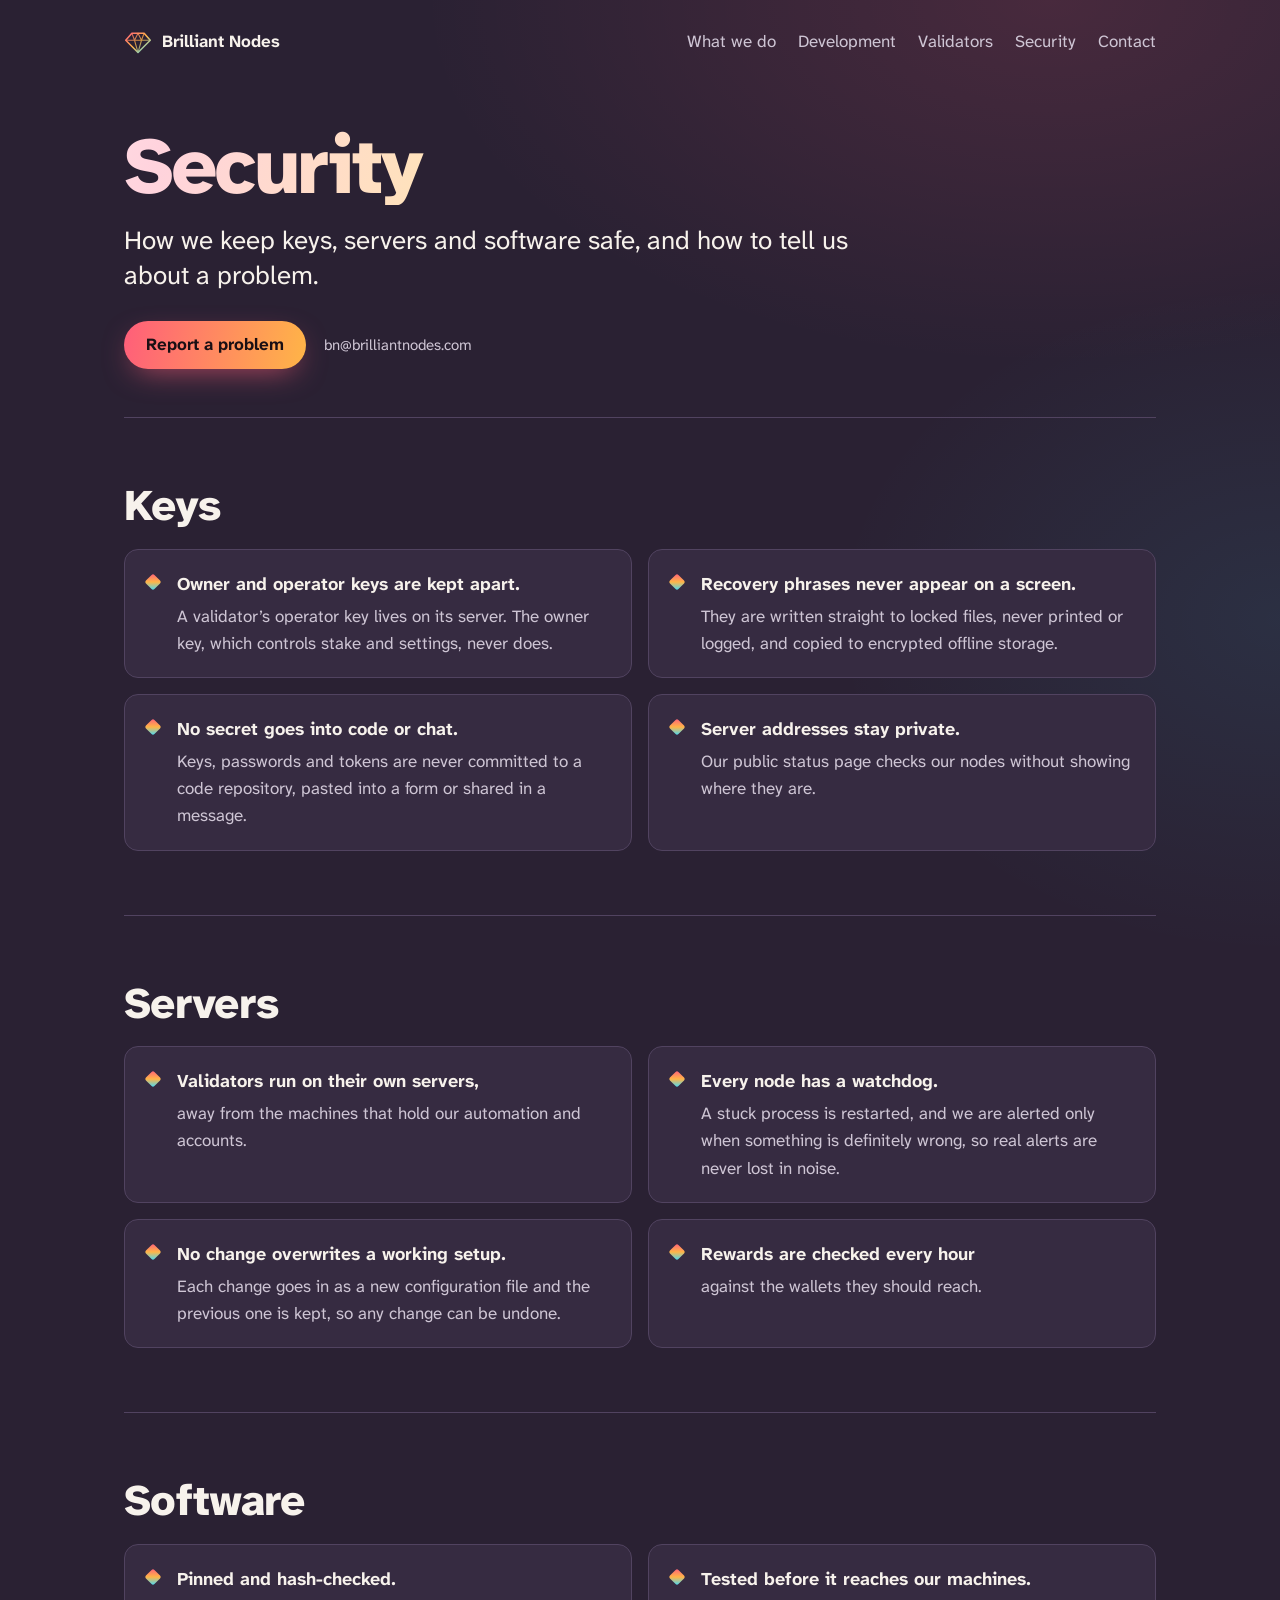
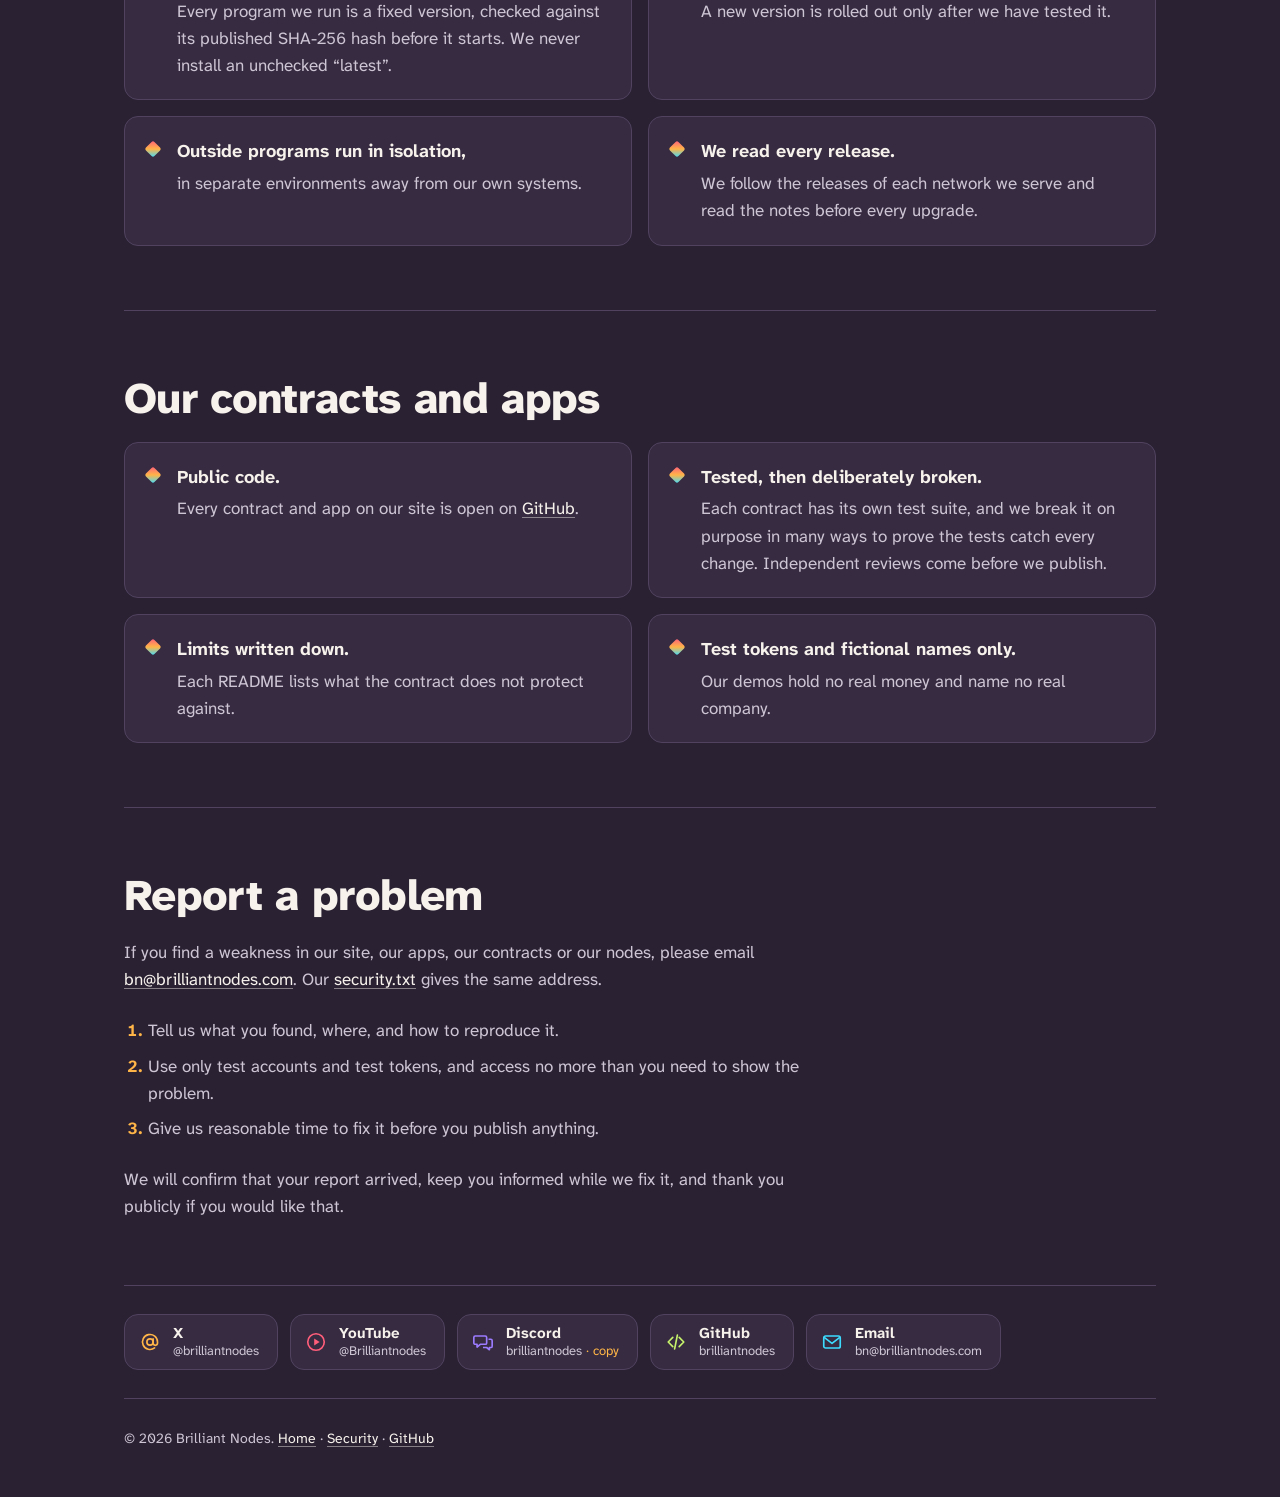
==== security.html @ 7878d1d2 "Brilliant Nodes website Co-Authored-By: Claude Opus 5.5 <noreply@anthropic.com> Claude-Session: http" ====
<!DOCTYPE html>
<html lang="en">
<head>
<meta charset="utf-8">
<meta name="viewport" content="width=device-width, initial-scale=1">
<meta http-equiv="Content-Security-Policy" content="default-src 'none'; script-src 'self'; style-src 'self'; img-src 'self' data:; font-src 'self'; base-uri 'none'; form-action 'none'">
<meta name="referrer" content="strict-origin-when-cross-origin">
<title>Security · Brilliant Nodes</title>
<meta name="description" content="How Brilliant Nodes keeps keys, servers and software safe, and how to report a security problem to us.">
<link rel="canonical" href="https://www.brilliantnodes.com/security.html">
<meta name="color-scheme" content="dark">
<meta name="theme-color" content="#2A2133">
<meta property="og:type" content="website">
<meta property="og:url" content="https://www.brilliantnodes.com/security.html">
<meta property="og:title" content="Security · Brilliant Nodes">
<meta property="og:description" content="How we keep keys, servers and software safe, and how to report a problem.">
<meta property="og:image" content="https://www.brilliantnodes.com/og.png">
<link rel="icon" href="/favicon.svg" type="image/svg+xml">
<link rel="icon" href="/favicon-32.png" sizes="32x32" type="image/png">
<link rel="apple-touch-icon" href="/apple-touch-icon.png">
<link rel="preload" href="/fonts/ahn-800.woff2" as="font" type="font/woff2" crossorigin>
<link rel="preload" href="/fonts/ahn-400.woff2" as="font" type="font/woff2" crossorigin>
<link rel="stylesheet" href="/style.css">
<script src="/site.js" defer></script>
<script src="/contact.js" defer></script>
</head>
<body class="subpage">
<a class="skip" href="#main">Skip to content</a>

<header class="top">
    <a class="mark" href="/" aria-label="Brilliant Nodes, home">
      <svg viewBox="0 0 32 32" width="28" height="28" aria-hidden="true"><use href="#facet-mark"/></svg>
      <span>Brilliant Nodes</span>
    </a>
    <nav aria-label="Pages">
      <a href="/#run">What we do</a>
      <a href="/#genlayer">Development</a>
      <a href="/#validators">Validators</a>
      <a href="/security.html" aria-current="page">Security</a>
      <a href="/#inquiry">Contact</a>
    </nav>
  </header>

<main id="main">
<div class="page-head">
  <h1>Security</h1>
  <p class="lede">How we keep keys, servers and software safe, and how to tell us about a problem.</p>
  <p class="report-now"><a class="btn btn-solid" href="mailto:bn@brilliantnodes.com?subject=Security%20report">Report a problem</a> <span>bn@brilliantnodes.com</span></p>
</div>

<div class="flow">
  <section class="band" id="keys" aria-labelledby="keys-h">
    <h2 id="keys-h">Keys</h2>
    <ul class="checks">
      <li><b>Owner and operator keys are kept apart.</b> A validator’s operator key lives on its server. The owner key, which controls stake and settings, never does.</li>
      <li><b>Recovery phrases never appear on a screen.</b> They are written straight to locked files, never printed or logged, and copied to encrypted offline storage.</li>
      <li><b>No secret goes into code or chat.</b> Keys, passwords and tokens are never committed to a code repository, pasted into a form or shared in a message.</li>
      <li><b>Server addresses stay private.</b> Our public status page checks our nodes without showing where they are.</li>
    </ul>
  </section>

  <section class="band" id="servers" aria-labelledby="servers-h">
    <h2 id="servers-h">Servers</h2>
    <ul class="checks">
      <li><b>Validators run on their own servers,</b> away from the machines that hold our automation and accounts.</li>
      <li><b>Every node has a watchdog.</b> A stuck process is restarted, and we are alerted only when something is definitely wrong, so real alerts are never lost in noise.</li>
      <li><b>No change overwrites a working setup.</b> Each change goes in as a new configuration file and the previous one is kept, so any change can be undone.</li>
      <li><b>Rewards are checked every hour</b> against the wallets they should reach.</li>
    </ul>
  </section>

  <section class="band" id="software" aria-labelledby="software-h">
    <h2 id="software-h">Software</h2>
    <ul class="checks">
      <li><b>Pinned and hash-checked.</b> Every program we run is a fixed version, checked against its published SHA-256 hash before it starts. We never install an unchecked “latest”.</li>
      <li><b>Tested before it reaches our machines.</b> A new version is rolled out only after we have tested it.</li>
      <li><b>Outside programs run in isolation,</b> in separate environments away from our own systems.</li>
      <li><b>We read every release.</b> We follow the releases of each network we serve and read the notes before every upgrade.</li>
    </ul>
  </section>

  <section class="band" id="contracts" aria-labelledby="contracts-h">
    <h2 id="contracts-h">Our contracts and apps</h2>
    <ul class="checks">
      <li><b>Public code.</b> Every contract and app on our site is open on <a href="https://github.com/brilliantnodes">GitHub</a>.</li>
      <li><b>Tested, then deliberately broken.</b> Each contract has its own test suite, and we break it on purpose in many ways to prove the tests catch every change. Independent reviews come before we publish.</li>
      <li><b>Limits written down.</b> Each README lists what the contract does not protect against.</li>
      <li><b>Test tokens and fictional names only.</b> Our demos hold no real money and name no real company.</li>
    </ul>
  </section>

  <section class="band" id="report" aria-labelledby="report-h">
    <h2 id="report-h">Report a problem</h2>
    <p class="wide">If you find a weakness in our site, our apps, our contracts or our nodes, please email <a href="mailto:bn@brilliantnodes.com?subject=Security%20report">bn@brilliantnodes.com</a>. Our <a href="/.well-known/security.txt">security.txt</a> gives the same address.</p>
    <ol class="steps-plain">
      <li>Tell us what you found, where, and how to reproduce it.</li>
      <li>Use only test accounts and test tokens, and access no more than you need to show the problem.</li>
      <li>Give us reasonable time to fix it before you publish anything.</li>
    </ol>
    <p class="wide">We will confirm that your report arrived, keep you informed while we fix it, and thank you publicly if you would like that.</p>
  </section>
</div>
</main>

<footer class="foot">
  <nav class="social" aria-label="Brilliant Nodes elsewhere">
    <a href="https://x.com/brilliantnodes"><svg width="22" height="22" aria-hidden="true"><use href="#i-at"/></svg><span>X<small>@brilliantnodes</small></span></a>
    <a href="https://www.youtube.com/@Brilliantnodes"><svg width="22" height="22" aria-hidden="true"><use href="#i-play"/></svg><span>YouTube<small>@Brilliantnodes</small></span></a>
    <button type="button" class="copy-handle" data-copy="brilliantnodes" aria-label="Discord: brilliantnodes. Copy the username"><svg width="22" height="22" aria-hidden="true"><use href="#i-chat"/></svg><span>Discord<small><b>brilliantnodes</b><i class="copy-state"> · copy</i></small></span></button>
    <a href="https://github.com/brilliantnodes"><svg width="22" height="22" aria-hidden="true"><use href="#i-code"/></svg><span>GitHub<small>brilliantnodes</small></span></a>
    <a href="/#inquiry"><svg width="22" height="22" aria-hidden="true"><use href="#i-mail"/></svg><span>Email<small>bn@brilliantnodes.com</small></span></a>
  </nav>
  <p>© 2026 Brilliant Nodes. <a href="/">Home</a> · <a href="/security.html">Security</a> · <a href="https://github.com/brilliantnodes">GitHub</a></p>
</footer>

<svg class="sprite" aria-hidden="true">
  <defs><linearGradient id="mark-g" x1="0" y1="0" x2="1" y2="1"><stop offset="0" stop-color="#FF5E7A"/><stop offset=".5" stop-color="#FFB547"/><stop offset="1" stop-color="#3DDCFF"/></linearGradient></defs>
  <symbol id="i-at" viewBox="0 0 24 24"><g fill="none" stroke="currentColor" stroke-width="1.8" stroke-linecap="round"><circle cx="12" cy="12" r="3.4"/><path d="M15.4 8.6v4.6a2.4 2.4 0 0 0 4.8 0V12a8.2 8.2 0 1 0-3.2 6.5"/></g></symbol>
  <symbol id="i-play" viewBox="0 0 24 24"><circle cx="12" cy="12" r="9" fill="none" stroke="currentColor" stroke-width="1.8"/><path d="M10 8.3l6 3.7-6 3.7z" fill="currentColor"/></symbol>
  <symbol id="i-chat" viewBox="0 0 24 24"><g fill="none" stroke="currentColor" stroke-width="1.8" stroke-linejoin="round"><path d="M3.5 5.5h11a1.5 1.5 0 0 1 1.5 1.5v6a1.5 1.5 0 0 1-1.5 1.5H9l-3.5 3v-3h-2A1.5 1.5 0 0 1 2 13V7a1.5 1.5 0 0 1 1.5-1.5z"/><path d="M18 9h2.5A1.5 1.5 0 0 1 22 10.5v6a1.5 1.5 0 0 1-1.5 1.5H19v2.5L16 18h-4"/></g></symbol>
  <symbol id="i-code" viewBox="0 0 24 24"><path d="M8.5 7L3.5 12l5 5M15.5 7l5 5-5 5M13.5 4.5l-3 15" fill="none" stroke="currentColor" stroke-width="1.8" stroke-linecap="round" stroke-linejoin="round"/></symbol>
  <symbol id="i-mail" viewBox="0 0 24 24"><g fill="none" stroke="currentColor" stroke-width="1.8" stroke-linejoin="round"><rect x="3" y="5.5" width="18" height="13" rx="2"/><path d="M3.5 7l8.5 6.5L20.5 7"/></g></symbol>
  <symbol id="facet-mark" viewBox="0 0 32 32">
    <path d="M9 6h14l7 8-14 14L2 14z" fill="none" stroke="url(#mark-g)" stroke-width="1.8" stroke-linejoin="round"/>
    <path d="M2 14h28M9 6l3 8 4-8 4 8 3-8M12 14l4 14 4-14" fill="none" stroke="url(#mark-g)" stroke-width="1.2" stroke-linejoin="round" opacity=".8"/>
  </symbol>
</svg>
</body>
</html>
---- style.css ----
/*
VOICE: a careful operator speaking plainly to a validator team; confident, exact, no hype.
IDEA: the round brilliant cut: 57 facets whose corners read as a node network, and the colour a cut stone throws when light passes through it.
PICTURE: a solid, refracting 3D brilliant (own WebGL), with nodes, edges and moving packets drawn over it, in front of a warm moving glow of colour.
COLOUR and TYPE: warm ink ground, warm white text; colour comes from the light itself: coral, amber, lime, cyan, violet, rose. Atkinson Hyperlegible Next, self-hosted.
LAYOUT: title left and stone right on wide screens; six tilting tiles; two tilting project panels; one dated list; contact sheet.
*/
@font-face{font-family:"AHN";src:url(/fonts/ahn-400.woff2) format("woff2");font-weight:400;font-display:swap}
@font-face{font-family:"AHN";src:url(/fonts/ahn-700.woff2) format("woff2");font-weight:700;font-display:swap}
@font-face{font-family:"AHN";src:url(/fonts/ahn-800.woff2) format("woff2");font-weight:800;font-display:swap}

:root{
  color-scheme:dark;
  --bg:#2A2133; --raise:#362B41; --ink:#F7F2EC; --mute:#CEC5D4; --line:#514360;
  --coral:#FF5E7A; --amber:#FFB547; --lime:#C6F36B; --cyan:#3DDCFF; --violet:#9C7BFF; --rose:#FF7BD5;
  --focus:#FFD27A;
  --max:1160px;
}
*{box-sizing:border-box;min-width:0}
html{scroll-behavior:smooth;-webkit-text-size-adjust:100%;overflow-x:clip}
body{margin:0;background:var(--bg);color:var(--ink);font:17px/1.6 "AHN",system-ui,-apple-system,"Segoe UI",sans-serif;font-variant-numeric:lining-nums;overflow-x:clip}
a{color:var(--ink);text-decoration:underline;text-decoration-color:rgba(247,242,236,.45);text-underline-offset:.2em;text-decoration-thickness:1px}
a:hover{text-decoration-color:var(--amber)}
:focus-visible{outline:3px solid var(--focus);outline-offset:3px;border-radius:4px}
.skip{position:absolute;left:16px;top:-60px;background:var(--ink);color:var(--bg);padding:10px 14px;border-radius:6px;z-index:10}
.skip:focus{top:12px}
.sprite{position:absolute;width:0;height:0;overflow:hidden}

/* header floats over the glow */
.top{position:absolute;z-index:3;left:0;right:0;max-width:var(--max);margin:0 auto;padding:20px max(5vw,20px) 0;display:flex;flex-wrap:wrap;gap:8px 28px;align-items:center;justify-content:space-between}
.mark{display:inline-flex;align-items:center;gap:10px;font-weight:700;text-decoration:none;min-height:44px}
.top nav{display:flex;flex-wrap:wrap;gap:0 22px}
.top nav a{text-decoration:none;color:var(--mute);min-height:44px;display:inline-flex;align-items:center}
.top nav a:hover{color:var(--ink)}

/* hero with the moving colour glow */
.hero-wrap{position:relative;overflow:hidden;isolation:isolate;padding-top:84px}
.aurora{position:absolute;inset:0;z-index:-1;pointer-events:none}
.aurora::after{content:"";position:absolute;left:0;right:0;bottom:0;height:40%;background:linear-gradient(transparent,var(--bg))}
.aurora i{position:absolute;border-radius:50%;opacity:.55}
.aurora i:nth-child(1){width:62vw;height:62vw;left:42%;top:-28%;background:radial-gradient(closest-side,rgba(255,94,122,.75),transparent);animation:drift-a 22s ease-in-out infinite alternate}
.aurora i:nth-child(2){width:52vw;height:52vw;left:62%;top:10%;background:radial-gradient(closest-side,rgba(255,181,71,.65),transparent);animation:drift-b 26s ease-in-out infinite alternate}
.aurora i:nth-child(3){width:58vw;height:58vw;left:28%;top:18%;background:radial-gradient(closest-side,rgba(156,123,255,.6),transparent);animation:drift-c 30s ease-in-out infinite alternate}
.aurora i:nth-child(4){width:40vw;height:40vw;left:-10%;top:-20%;background:radial-gradient(closest-side,rgba(61,220,255,.35),transparent);animation:drift-b 34s ease-in-out infinite alternate-reverse}
@keyframes drift-a{to{transform:translate(-12vw,8vw) scale(1.15)}}
@keyframes drift-b{to{transform:translate(-14vw,-6vw) scale(.9)}}
@keyframes drift-c{to{transform:translate(16vw,-8vw) scale(1.2)}}

.hero{max-width:var(--max);margin:0 auto;padding:clamp(24px,5vw,56px) max(5vw,20px) clamp(40px,6vw,88px);display:grid;grid-template-columns:minmax(0,1fr) minmax(0,1.1fr);grid-template-areas:"title gem" "body gem";column-gap:clamp(24px,4vw,56px);align-items:end}
.hero-title{grid-area:title;align-self:end;transition:transform .5s ease-out}
.hero-title.tilted{transform:perspective(1000px) rotateX(var(--tx,0deg)) rotateY(var(--ty,0deg))}
.hero-body{grid-area:body;align-self:start;max-width:34em}
.gem{grid-area:gem;margin:0;position:relative;aspect-ratio:5/4;width:100%;max-width:680px;justify-self:end;touch-action:pan-y;cursor:grab}
.gem:active{cursor:grabbing}
.gem canvas,.gem-still{position:absolute;inset:0;width:100%;height:100%}
.js .gem-still{display:none}
.pause{grid-area:gem;justify-self:end;align-self:end;position:relative;z-index:1;font:inherit;font-size:14px;color:var(--ink);background:rgba(42,33,51,.6);border:1px solid rgba(247,242,236,.25);border-radius:999px;padding:0 16px;min-height:44px;cursor:pointer;-webkit-backdrop-filter:blur(6px);backdrop-filter:blur(6px)}
.pause:hover{border-color:var(--ink)}

h1{font-size:clamp(54px,8.6vw,108px);line-height:.96;letter-spacing:-.03em;font-weight:800;margin:0;text-wrap:balance;
  color:transparent;background:linear-gradient(105deg,#FFFFFF 0%,#FFD3DD 18%,#FFE7B0 34%,#E9FFC4 50%,#C4F3FF 66%,#E2D6FF 82%,#FFFFFF 100%);background-size:220% 100%;background-position:var(--hx,30%) 0;-webkit-background-clip:text;background-clip:text;transition:background-position .6s ease-out}
.lede{font-size:clamp(21px,2.2vw,26px);line-height:1.35;margin:18px 0 0;max-width:22em}
.hero-body p{margin:22px 0 0;color:var(--mute)}
.actions{display:flex;flex-wrap:wrap;gap:12px;margin-top:28px!important}
.btn{display:inline-flex;align-items:center;min-height:48px;padding:0 22px;border-radius:999px;border:1px solid rgba(247,242,236,.35);text-decoration:none;font-weight:700;color:var(--ink);transition:transform .2s,box-shadow .2s}
.btn:hover{transform:translateY(-2px);border-color:var(--ink)}
.btn-solid{background:linear-gradient(100deg,var(--coral),var(--amber));color:#1A0F14;border:0;box-shadow:0 10px 30px -10px rgba(255,94,122,.7)}
.btn-solid:hover{box-shadow:0 16px 36px -10px rgba(255,140,90,.85)}

/* sections */
.flow{position:relative;max-width:var(--max);margin:0 auto;padding:0 max(5vw,20px);overflow-x:clip}
.beam{display:none}
.band{padding:clamp(40px,5vw,72px) 0;border-top:1px solid var(--line)}
h2{font-size:clamp(30px,3.4vw,44px);line-height:1.08;letter-spacing:-.015em;margin:0 0 20px;font-weight:800;text-wrap:balance;position:relative}
h3{font-size:22px;line-height:1.2;margin:0 0 10px;font-weight:700}
.wide{max-width:40em;margin:0;color:var(--mute)}

/* 3D tilt (pointer devices); JS sets --rx, --ry and the glare position */
.tilt{position:relative;transition:transform .45s cubic-bezier(.2,.7,.2,1),box-shadow .35s}
.tilt.on{transform:perspective(900px) rotateX(var(--rx,0deg)) rotateY(var(--ry,0deg));transform-style:preserve-3d}
.tilt::after{content:"";position:absolute;inset:0;border-radius:inherit;pointer-events:none;background:radial-gradient(400px circle at var(--gx,50%) var(--gy,0%),rgba(255,255,255,.16),transparent 45%);opacity:0;transition:opacity .3s}
.tilt.on{transition:transform .08s linear,box-shadow .35s}
.tilt>*{transition:transform .45s cubic-bezier(.2,.7,.2,1)}
.tilt.on::after{opacity:1}
.tilt.on>*{transform:translateZ(28px)}

.tiles{margin:28px 0 0;display:grid;grid-template-columns:repeat(3,minmax(0,1fr));gap:18px}
.tile{--c1:var(--coral);--c2:var(--amber);background:linear-gradient(var(--raise),var(--raise)) padding-box,linear-gradient(140deg,var(--c1),transparent 55%,var(--c2)) border-box;border:1px solid transparent;border-radius:16px;padding:24px 22px 22px}
.tile:nth-child(2){--c1:var(--amber);--c2:var(--lime)}
.tile:nth-child(3){--c1:var(--lime);--c2:var(--cyan)}
.tile:nth-child(4){--c1:var(--cyan);--c2:var(--violet)}
.tile:nth-child(5){--c1:var(--violet);--c2:var(--rose)}
.tile:nth-child(6){--c1:var(--rose);--c2:var(--coral)}
.tile dt{font-weight:800;font-size:19px;display:flex;align-items:center;gap:12px}
.tile dt::before{content:"";flex:none;width:14px;height:14px;transform:rotate(45deg);border-radius:2px;background:linear-gradient(135deg,var(--c1),var(--c2));box-shadow:0 0 16px var(--c1)}
.tile dd{margin:10px 0 0;color:var(--mute)}
.tile.on{box-shadow:0 30px 60px -30px var(--c1)}

.projects{display:grid;grid-template-columns:repeat(2,minmax(0,1fr));gap:20px;margin-top:28px}
.proj{--c1:var(--coral);--c2:var(--amber);border-radius:18px;padding:28px 28px 20px;border:1px solid transparent;
  background:radial-gradient(120% 90% at 100% 0%,color-mix(in srgb,var(--c2) 22%,transparent),transparent 60%) padding-box,linear-gradient(var(--raise),var(--raise)) padding-box,linear-gradient(135deg,var(--c1),var(--c2)) border-box}
.proj.p2{--c1:var(--cyan);--c2:var(--violet)}
.proj.p3{--c1:var(--violet);--c2:var(--coral)}
.proj.p4{--c1:var(--amber);--c2:var(--cyan)}
.proj.p5{--c1:var(--coral);--c2:var(--cyan)}
.projects>.proj:last-child:nth-child(odd){grid-column:1/-1}
.badge{display:inline-block;margin:0 0 12px;padding:3px 11px;border-radius:999px;font-size:13px;font-weight:700;letter-spacing:.02em;color:var(--ink,#fff);border:1px solid var(--c1);background:color-mix(in srgb,var(--c1) 18%,transparent)}
.proj>p{margin:0;color:var(--mute)}
.proj.on{box-shadow:0 34px 70px -34px var(--c1)}
.links{list-style:none;padding:0;margin:18px 0 0;display:flex;flex-wrap:wrap;gap:4px 22px}
.links a{display:inline-flex;align-items:center;min-height:44px}

.dates{list-style:none;padding:0;margin:0;position:relative}
.dates li{display:grid;grid-template-columns:minmax(0,200px) minmax(0,1fr);gap:4px 32px;padding:16px 0 16px 30px;position:relative}
.dates li::before{content:"";position:absolute;left:0;top:24px;width:12px;height:12px;transform:rotate(45deg);border-radius:2px;background:linear-gradient(135deg,var(--coral),var(--amber));box-shadow:0 0 14px var(--coral)}
.dates li:nth-child(2)::before{background:linear-gradient(135deg,var(--cyan),var(--violet));box-shadow:0 0 14px var(--cyan)}
.dates li+li{border-top:1px solid var(--line)}
.dates time{font-weight:700;white-space:nowrap}
.dates p{margin:0;color:var(--mute);max-width:40em}
.dates p strong{color:var(--ink,#fff);font-weight:700}
#validators .wide{margin-bottom:12px}

.contact{margin:0}
.contact>div{display:grid;grid-template-columns:minmax(0,200px) minmax(0,1fr);gap:4px 32px;padding:12px 0;border-top:1px solid var(--line)}
.contact>div:first-child{border-top:0}
.contact dt{font-weight:700}
.contact dd{margin:0;color:var(--mute)}

.foot{max-width:var(--max);margin:0 auto;padding:0 max(5vw,20px) 48px;color:var(--mute);font-size:14px}
.foot p{margin:0;padding-top:28px;border-top:1px solid var(--line)}

/* sections swing up into place in 3D as they arrive */
.js:not(.still) .rise{opacity:0;transform:perspective(1200px) rotateX(16deg) translateY(48px);transform-origin:50% 0;transition:opacity .9s ease-out,transform 1.1s cubic-bezier(.2,.7,.2,1)}
.js:not(.still) .rise.in{opacity:1;transform:none}

/* the spectrum line, wide screens only */
@media (min-width:1240px){
  .beam{display:block;position:absolute;left:calc(max(5vw,20px) - 44px);top:0;bottom:0;width:2px;background:rgba(51,41,60,.9);border-radius:2px}
  .beam span{position:absolute;inset:0;background:linear-gradient(180deg,var(--coral),var(--amber),var(--lime),var(--cyan),var(--violet),var(--rose));transform-origin:top;transform:scaleY(var(--p,0));border-radius:2px;box-shadow:0 0 14px rgba(255,140,120,.5)}
  .still .beam span{transform:none}
  [data-mark] h2::before{content:"";position:absolute;left:-49px;top:.36em;width:12px;height:12px;transform:rotate(45deg);background:var(--bg);border:2px solid #4A3D57;transition:border-color .5s,box-shadow .5s,background .5s}
  [data-mark].lit h2::before{border-color:var(--ink);background:var(--amber);box-shadow:0 0 0 4px rgba(255,181,71,.16),0 0 18px rgba(255,140,90,.8)}
}

@media (max-width:980px){.tiles{grid-template-columns:repeat(2,minmax(0,1fr))}}
@media (max-width:860px){
  .hero{grid-template-columns:minmax(0,1fr);grid-template-areas:"title" "gem" "body";align-items:start}
  .gem{justify-self:center;max-width:560px;margin-top:4px}
  .projects{grid-template-columns:minmax(0,1fr)}
}
@media (max-width:600px){
  body{font-size:16px}
  .hero-wrap{padding-top:124px}
  .tiles{grid-template-columns:minmax(0,1fr)}
  .contact>div,.dates li{grid-template-columns:minmax(0,1fr);gap:2px}
  .proj{padding:22px 20px 14px}
  .aurora i{opacity:.45}
}
@media (prefers-reduced-motion:reduce){
  html{scroll-behavior:auto}
  .aurora i{animation:none}
  .hero-title,.tilt{transform:none!important;transition:none}
}
@media (forced-colors:active){
  h1{color:CanvasText;background:none}
  .tile,.proj{border-color:CanvasText}
}

/* v11: paragraphs in a row inside a section */
.wide+.wide{margin-top:14px}
/* v11 build: colours for tiles 7 to 9 */
.tile:nth-child(7){--c1:var(--coral);--c2:var(--violet)}
.tile:nth-child(8){--c1:var(--amber);--c2:var(--cyan)}
.tile:nth-child(9){--c1:var(--lime);--c2:var(--rose)}

/* v12: key facts under the hero */
.facts{list-style:none;max-width:var(--max);margin:0 auto;padding:0 max(5vw,20px) clamp(36px,5vw,64px);display:grid;grid-template-columns:repeat(6,minmax(0,1fr));gap:18px}
.facts li{padding:18px 0 0;border-top:1px solid rgba(247,242,236,.18)}
.facts strong{display:block;font-size:clamp(32px,3.6vw,46px);line-height:1;font-weight:800;letter-spacing:-.02em;color:transparent;background:linear-gradient(100deg,#FFD3DD,#FFE7B0 45%,#C4F3FF);-webkit-background-clip:text;background-clip:text}
.facts span{display:block;margin-top:8px;font-size:15px;line-height:1.35;color:var(--mute)}
@media (max-width:980px){.facts{grid-template-columns:repeat(3,minmax(0,1fr));row-gap:24px}}
@media (max-width:600px){.facts{grid-template-columns:repeat(2,minmax(0,1fr))}}
@media (forced-colors:active){.facts strong{color:CanvasText;background:none}}

/* v12: market size on each project card */
.market{margin:0 0 12px!important;font-size:14px;line-height:1.4;color:var(--mute)}
.market strong{display:block;font-size:30px;line-height:1.1;font-weight:800;letter-spacing:-.01em;color:var(--ink);margin-bottom:2px}

/* v12: proof line on each project card */
.proof{margin:14px 0 0!important;padding:10px 0 0;border-top:1px solid color-mix(in srgb,var(--c1) 35%,transparent);font-size:15px;color:var(--mute)}
.proof span{font-weight:700;color:var(--ink)}

/* v12: nodes we run today */
.sub{margin:30px 0 6px;font-size:20px}
.nodes{list-style:none;padding:0;margin:0 0 6px;display:grid;grid-template-columns:repeat(3,minmax(0,1fr));gap:16px}
.nodes li{padding:18px 20px;border-radius:14px;background:var(--raise);border:1px solid var(--line)}
.nodes strong{display:flex;align-items:center;gap:10px;font-size:18px}
.nodes strong::before{content:"";flex:none;width:9px;height:9px;border-radius:50%;background:var(--lime);box-shadow:0 0 0 4px rgba(198,243,107,.15),0 0 12px var(--lime)}
.nodes span{display:block;margin-top:6px;color:var(--mute);font-size:15px}
@media (max-width:860px){.nodes{grid-template-columns:minmax(0,1fr)}}

/* v12: research list */
.papers{list-style:none;padding:0;margin:24px 0 0;counter-reset:paper}
.papers li{counter-increment:paper;display:grid;grid-template-columns:44px minmax(0,1fr);column-gap:14px;padding:18px 0;border-top:1px solid var(--line)}
.papers li::before{content:counter(paper);grid-row:span 2;font-weight:800;font-size:26px;line-height:1.1;color:transparent;background:linear-gradient(135deg,var(--coral),var(--amber));-webkit-background-clip:text;background-clip:text}
.papers a{font-size:19px;line-height:1.35;font-weight:700;text-decoration-color:rgba(247,242,236,.3);max-width:44em}
.papers span{margin-top:6px;font-size:14px;color:var(--mute)}
@media (forced-colors:active){.papers li::before{color:CanvasText;background:none}}

/* v12: the network map */
.netmap{margin:8px 0 0;padding:clamp(14px,2vw,24px);border-radius:20px;border:1px solid var(--line);background:radial-gradient(90% 120% at 50% 0%,rgba(156,123,255,.10),transparent 70%),var(--raise)}
.netmap canvas{display:block;width:100%;aspect-ratio:18/7;height:auto}
html:not(.js) .netmap canvas{display:none}
.netmap figcaption{display:flex;flex-wrap:wrap;align-items:center;gap:8px 24px;margin-top:14px;font-size:14px;color:var(--mute)}
.key{display:inline-flex;align-items:center;gap:9px}
.key::before{content:"";flex:none;width:10px;height:10px;border-radius:50%}
.key-seed::before{background:linear-gradient(135deg,var(--coral),var(--amber) 50%,var(--cyan));box-shadow:0 0 10px var(--amber)}
.key-fleet::before{width:6px;height:6px;background:var(--ink)}
.mini-pause{margin-left:auto;font:inherit;font-size:14px;color:var(--ink);background:transparent;border:1px solid rgba(247,242,236,.25);border-radius:999px;padding:0 16px;min-height:44px;cursor:pointer}
.mini-pause:hover{border-color:var(--ink)}
@media (max-width:600px){.mini-pause{margin-left:0}}

/* v12: how a deal settles (CSS animation, 8 s cycle, one step lit at a time) */
.settle{margin:28px 0 0;padding:clamp(16px,2.4vw,28px);border-radius:20px;border:1px solid var(--line);background:var(--raise)}
.settle figcaption{font-weight:700;margin-bottom:16px}
.steps{list-style:none;padding:0;margin:0;display:grid;grid-template-columns:repeat(4,minmax(0,1fr));gap:14px;counter-reset:step}
.step{--c1:var(--coral);position:relative;padding:18px 18px 16px;border-radius:14px;border:1px solid var(--line);background:var(--bg);counter-increment:step}
.step.st2{--c1:var(--amber)}.step.st3{--c1:var(--lime)}.step.st4{--c1:var(--cyan)}
.step svg{display:block;color:var(--mute);opacity:.55;margin-bottom:12px}
.step strong{display:block;font-size:17px}
.step strong::before{content:counter(step) ". ";color:var(--mute)}
.step span{display:block;margin-top:4px;font-size:15px;line-height:1.45;color:var(--mute)}
.step+.step::after{content:"";position:absolute;left:-14px;top:42px;width:14px;height:2px;background:var(--line)}
.js .step{animation:step-lit 8s linear infinite both}
.js .step svg{animation:icon-lit 8s linear infinite both}
.js .st2,.js .st2 svg{animation-delay:2s}.js .st3,.js .st3 svg{animation-delay:4s}.js .st4,.js .st4 svg{animation-delay:6s}
@keyframes step-lit{0%{border-color:var(--line);box-shadow:none}4%,22%{border-color:var(--c1);box-shadow:0 0 0 1px var(--c1),0 18px 40px -22px var(--c1)}27%,100%{border-color:var(--line);box-shadow:none}}
@keyframes icon-lit{0%{color:var(--mute);opacity:.55}4%,22%{color:var(--c1);opacity:1}27%,100%{color:var(--mute);opacity:.55}}
.scan{animation:scan 1.6s ease-in-out infinite alternate}
@keyframes scan{from{transform:translateY(0)}to{transform:translateY(26px)}}
.chk{stroke-dasharray:30;stroke-dashoffset:0}
.js .chk{animation:chk 8s linear infinite both;animation-delay:4s}
@keyframes chk{0%,4%{stroke-dashoffset:30}12%,24%{stroke-dashoffset:0}28%,100%{stroke-dashoffset:30}}
.js .coin{animation:coin 8s ease-in-out infinite both;animation-delay:6s}
@keyframes coin{0%,4%{transform:translateX(0)}16%,22%{transform:translateX(18px)}27%,100%{transform:translateX(0)}}
.settle .mini-pause{margin-top:14px;margin-left:0}
.settle.paused *{animation-play-state:paused!important}
@media (max-width:860px){.steps{grid-template-columns:repeat(2,minmax(0,1fr))}.step+.step::after{display:none}}
@media (max-width:480px){.steps{grid-template-columns:minmax(0,1fr)}}
@media (prefers-reduced-motion:reduce){
  .js .step,.js .step svg,.scan,.js .chk,.js .coin{animation:none!important}
  .step{border-color:color-mix(in srgb,var(--c1) 60%,var(--line))}
  .step svg{color:var(--c1);opacity:1}
}

/* v12: launch timeline */
.timeline{list-style:none;padding:0;margin:26px 0 0;position:relative}
.timeline::before{content:"";position:absolute;left:5px;top:12px;bottom:12px;width:2px;background:linear-gradient(180deg,var(--coral),var(--amber),var(--lime),var(--cyan),var(--violet),var(--rose));opacity:.55;border-radius:2px}
.timeline li{--c1:var(--coral);display:grid;grid-template-columns:minmax(0,200px) minmax(0,1fr);gap:4px 32px;padding:14px 0 14px 30px;position:relative}
.timeline li:nth-child(2){--c1:var(--amber)}.timeline li:nth-child(3){--c1:var(--lime)}.timeline li:nth-child(4){--c1:var(--cyan)}.timeline li:nth-child(5){--c1:var(--violet)}.timeline li:nth-child(6){--c1:var(--rose)}
.timeline li::before{content:"";position:absolute;left:0;top:21px;width:12px;height:12px;transform:rotate(45deg);border-radius:2px;background:var(--c1);box-shadow:0 0 14px var(--c1)}
.timeline b{font-weight:700;white-space:nowrap}
.timeline p{margin:0;color:var(--mute);max-width:40em}
.timeline li:nth-child(5) b{color:transparent;background:linear-gradient(100deg,var(--coral),var(--amber));-webkit-background-clip:text;background-clip:text}
@media (max-width:600px){.timeline li{grid-template-columns:minmax(0,1fr);gap:2px}}
@media (forced-colors:active){.timeline li:nth-child(5) b{color:CanvasText;background:none}}

/* v12: footer date */
.foot p.updated{border-top:0;padding-top:8px}
/* v12 fix: the coin nudges without touching the arrow */
@keyframes coin{0%,4%{transform:translateX(0)}16%,22%{transform:translateX(6px)}27%,100%{transform:translateX(0)}}

/* v12: map keys for the running server and the sites being prepared */
.key-live::before{background:var(--lime);box-shadow:0 0 8px var(--lime)}
.key-plan::before{background:rgba(156,123,255,.3);border:1.6px solid var(--violet)}

/* v12: security page */
.subpage .top{position:relative}
.page-head{max-width:var(--max);margin:0 auto;padding:clamp(28px,5vw,64px) max(5vw,20px) clamp(32px,4vw,48px);background:radial-gradient(60% 120% at 85% 0%,rgba(255,94,122,.16),transparent 70%),radial-gradient(50% 100% at 100% 40%,rgba(61,220,255,.10),transparent 70%)}
.page-head h1{font-size:clamp(46px,6.4vw,80px)}
.page-head .lede{max-width:28em}
.report-now{display:flex;flex-wrap:wrap;align-items:center;gap:10px 18px;margin:28px 0 0}
.report-now span{color:var(--mute);font-size:15px}
.checks{list-style:none;padding:0;margin:0;display:grid;grid-template-columns:repeat(2,minmax(0,1fr));gap:16px}
.checks li{position:relative;padding:20px 22px 20px 52px;border-radius:14px;background:var(--raise);border:1px solid var(--line);color:var(--mute)}
.checks li::before{content:"";position:absolute;left:22px;top:26px;width:12px;height:12px;transform:rotate(45deg);border-radius:2px;background:linear-gradient(135deg,var(--coral),var(--amber) 50%,var(--cyan))}
.checks b{display:block;color:var(--ink);font-size:18px;margin-bottom:4px}
.steps-plain{margin:20px 0;padding-left:1.4em;color:var(--mute);max-width:40em}
.steps-plain li{padding:4px 0}
.steps-plain li::marker{color:var(--amber);font-weight:700}
@media (max-width:760px){.checks{grid-template-columns:minmax(0,1fr)}}

/* v12: security page glow across the full width */
body.subpage{background:radial-gradient(70% 520px at 82% 0%,rgba(255,94,122,.14),transparent 70%) no-repeat,radial-gradient(50% 480px at 100% 20%,rgba(61,220,255,.08),transparent 70%) no-repeat,var(--bg)}
.page-head{background:none}

/* v12: try-it panels */
.try{margin:28px 0 0}
.try h3{font-size:22px;margin:0 0 6px}
.try-note{margin:0 0 16px;color:var(--mute);max-width:46em;font-size:15px}
html:not(.js) .try{display:none}
.try-grid{display:grid;grid-template-columns:repeat(2,minmax(0,1fr));gap:16px}
.demo{--c1:var(--amber);display:flex;flex-direction:column;gap:14px;margin:0;padding:22px;border-radius:18px;border:1px solid var(--line);background:radial-gradient(120% 80% at 100% 0%,color-mix(in srgb,var(--c1) 12%,transparent),transparent 60%),var(--raise)}
#demo-claim{--c1:var(--cyan)}
.demo h4{margin:0;font-size:19px}
.terms{margin:0;color:var(--mute);font-size:15px}
.terms b{color:var(--ink);font-weight:700}
.ctl{display:flex;flex-direction:column;gap:6px;font-size:15px;color:var(--mute)}
.ctl span{display:flex;justify-content:space-between;gap:12px;flex-wrap:wrap}
.ctl output{color:var(--ink);font-weight:700;white-space:nowrap;font-variant-numeric:tabular-nums}
.demo input[type=range]{width:100%;min-height:44px;margin:0;accent-color:var(--c1);cursor:pointer}
.demo input[type=range]:disabled{opacity:.4;cursor:not-allowed}
.tick{display:flex;align-items:center;gap:10px;min-height:44px;font-size:15px;color:var(--mute);cursor:pointer}
.tick input{width:20px;height:20px;accent-color:var(--c1)}
.slots{display:grid;grid-template-columns:repeat(12,minmax(0,1fr));gap:4px;height:84px;align-items:end;padding-top:12px;background:linear-gradient(to top,transparent calc(83.33% - 1px),rgba(247,242,236,.35) calc(83.33% - 1px),rgba(247,242,236,.35) 83.33%,transparent 83.33%)}
.slots span{display:flex;flex-direction:column-reverse;height:100%}
.slots i{display:block;background:linear-gradient(to top,var(--coral),var(--amber));border-radius:3px 3px 0 0;transition:height .25s}
.slots em{display:block;background:repeating-linear-gradient(45deg,rgba(247,242,236,.28) 0 3px,transparent 3px 6px);transition:height .25s}
.result{display:flex;flex-direction:column;gap:10px;padding-top:12px;border-top:1px solid var(--line)}
.rule{margin:0;font-size:15px;min-height:3em}
.split{display:flex;height:12px;border-radius:999px;overflow:hidden;background:var(--bg)}
.split i{display:block;transition:width .3s}
.s-seller{background:linear-gradient(90deg,var(--coral),var(--amber))}
.s-buyer{background:linear-gradient(90deg,var(--cyan),var(--violet))}
.amounts{margin:0;display:flex;justify-content:space-between;flex-wrap:wrap;gap:4px 16px;font-size:14px;color:var(--mute)}
.amounts b{color:var(--ink);font-variant-numeric:tabular-nums}
.amounts span:last-child{text-align:right}
.open{margin:auto 0 0;font-size:15px;font-weight:700}
@media (max-width:900px){.try-grid{grid-template-columns:minmax(0,1fr)}}
@media (prefers-reduced-motion:reduce){.slots i,.slots em,.split i{transition:none}}
@media (forced-colors:active){.slots i,.s-seller,.s-buyer{background:CanvasText}}
/* v12 fix: clearer hourly chart in the RigSettle panel */
.chart{position:relative;height:110px}
.chart .slots{position:absolute;inset:0;height:auto;padding:0;background:none;border-bottom:1px solid var(--line)}
.chart::before{content:"";position:absolute;left:0;right:0;bottom:83.33%;border-top:1.5px dashed rgba(247,242,236,.6);z-index:1;pointer-events:none}
.cap{position:absolute;right:0;bottom:calc(83.33% + 4px);font-size:12px;font-weight:700;color:var(--ink);background:var(--raise);padding:0 6px;border-radius:4px;z-index:2}
.chart-key{margin:-6px 0 0;font-size:13px;color:var(--mute)}

/* v12: the globe, with the flat map as the other view */
.netmap{display:grid;grid-template-columns:minmax(0,1.3fr) minmax(0,1fr);gap:20px 36px;align-items:center}
.map-stage{position:relative}
html:not(.js) .map-stage,html:not(.js) .map-ctrls,html:not(.js) .map-hint{display:none}
#globe{display:block;width:100%;aspect-ratio:1/1;max-height:640px;touch-action:pan-y;cursor:grab;border-radius:50%;outline-offset:6px}
#globe:active{cursor:grabbing}
#globe:focus-visible{outline:2px solid var(--amber)}
.netmap #netmap{display:none}
.netmap figcaption{flex-direction:column;align-items:flex-start;gap:14px;margin:0;font-size:15px}
.map-hint{color:var(--mute);font-size:14px;opacity:.8}
.map-ctrls{display:flex;flex-wrap:wrap;gap:10px}
.map-ctrls .mini-pause{margin:0}
.netmap.flat{grid-template-columns:minmax(0,1fr)}
.netmap.flat #globe,.netmap.flat .map-hint{display:none}
.netmap.flat #netmap{display:block}
.netmap.flat figcaption{flex-direction:row;flex-wrap:wrap;align-items:center;gap:8px 24px;font-size:14px}
.netmap.flat .map-ctrls{margin-left:auto}
@media (max-width:900px){.netmap{grid-template-columns:minmax(0,1fr)}.netmap figcaption{font-size:14px}}
@media (max-width:600px){.netmap.flat .map-ctrls{margin-left:0}}

/* v12: live status strip and node badges */
.live{max-width:var(--max);margin:-24px auto 0;padding:0 max(5vw,20px) clamp(36px,5vw,56px);display:flex;flex-wrap:wrap;align-items:center;gap:8px 18px;font-size:14px;color:var(--mute)}
.live[hidden]{display:none}
.live b{color:var(--ink)}
.live-dot{width:9px;height:9px;border-radius:50%;background:var(--lime);box-shadow:0 0 0 0 rgba(198,243,107,.6);animation:live-ping 2.4s ease-out infinite}
@keyframes live-ping{0%{box-shadow:0 0 0 0 rgba(198,243,107,.55)}70%,100%{box-shadow:0 0 0 9px rgba(198,243,107,0)}}
.live-items{display:contents}
.live-item{display:inline-flex;align-items:center;gap:7px;padding:4px 12px;border-radius:999px;border:1px solid var(--line);background:var(--raise);color:var(--ink);font-variant-numeric:tabular-nums}
.live-item::before{content:"";width:7px;height:7px;border-radius:50%;background:var(--lime)}
.live-item.is-down::before{background:var(--coral)}.live-item.is-degraded::before{background:var(--amber)}
.live-when{font-size:13px}
.node-live{display:block;margin-top:10px;font-style:normal;font-size:14px;font-weight:700;color:var(--lime)}
.node-live:empty{display:none}
.node-live.is-down{color:var(--coral)}.node-live.is-degraded{color:var(--amber)}
@media (prefers-reduced-motion:reduce){.live-dot{animation:none}}

/* v12: links to our pages, in the footer */
.social{display:flex;flex-wrap:wrap;gap:12px;padding:28px 0;border-top:1px solid var(--line)}
.social a,.social button{display:inline-flex;align-items:center;gap:12px;min-height:56px;padding:8px 18px 8px 14px;border-radius:14px;border:1px solid var(--line);background:var(--raise);color:var(--ink);text-decoration:none;font:inherit;font-size:15px;font-weight:700;cursor:pointer;text-align:left;transition:border-color .2s,transform .2s}
.social a:hover,.social button:hover{border-color:rgba(247,242,236,.45);transform:translateY(-2px)}
.social svg{flex:none;color:var(--amber)}
.social a:nth-child(2) svg{color:var(--coral)}.social button svg{color:var(--violet)}.social a:nth-child(4) svg{color:var(--lime)}.social a:nth-child(5) svg{color:var(--cyan)}
.social span{display:flex;flex-direction:column;line-height:1.25}
.social small{font-size:13px;font-weight:400;color:var(--mute)}
.social small b{font-weight:400}
.social small i{font-style:normal;color:var(--amber)}
.foot .social+p{border-top:1px solid var(--line)}
@media (max-width:600px){.social{display:grid;grid-template-columns:minmax(0,1fr)}}
@media (prefers-reduced-motion:reduce){.social a,.social button{transition:none}.social a:hover,.social button:hover{transform:none}}

/* v12: inquiry form */
.inq-open{display:flex;flex-wrap:wrap;align-items:center;gap:10px 18px;margin:0 0 22px;color:var(--mute)}
html:not(.js) .inq-open button{display:none}
.inquiry{width:min(640px,calc(100vw - 24px));max-height:calc(100dvh - 24px);margin:auto;padding:0;border:1px solid var(--line);border-radius:20px;background:radial-gradient(90% 60% at 100% 0%,rgba(255,94,122,.12),transparent 70%),var(--raise);color:var(--ink);overflow:auto}
.inquiry::backdrop{background:rgba(10,7,13,.72);backdrop-filter:blur(4px)}
.inquiry form,.inq-done{display:flex;flex-direction:column;gap:16px;padding:clamp(20px,4vw,32px)}
.inq-head{display:flex;justify-content:space-between;align-items:flex-start;gap:16px}
.inq-head h2{margin:0;font-size:clamp(24px,3vw,30px);outline:none}
.inq-x{flex:none;width:44px;height:44px;border-radius:50%;border:1px solid var(--line);background:transparent;color:var(--ink);font:inherit;font-size:24px;line-height:1;cursor:pointer}
.inq-x:hover{border-color:var(--ink)}
.inq-intro,.inq-done p{margin:0;color:var(--mute);font-size:15px}
.inq-intro b,.inq-done b{color:var(--ink)}
.inq-grid{display:grid;grid-template-columns:repeat(2,minmax(0,1fr));gap:14px}
.inquiry label{display:flex;flex-direction:column;gap:6px;font-size:15px;font-weight:700}
.opt{font-weight:400;color:var(--mute)}
.inquiry input,.inquiry select,.inquiry textarea{width:100%;min-height:46px;padding:10px 12px;border-radius:10px;border:1px solid var(--line);background:var(--bg);color:var(--ink);font:inherit;font-size:16px;font-weight:400}
.inquiry textarea{resize:vertical;min-height:140px}
.inquiry input:focus-visible,.inquiry select:focus-visible,.inquiry textarea:focus-visible{outline:2px solid var(--amber);outline-offset:1px;border-color:transparent}
.inquiry [aria-invalid]{border-color:var(--coral)}
.inq-msg{position:relative}
.inq-count{align-self:flex-end;font-size:13px;font-weight:400;color:var(--mute)}
.inq-err{margin:0;min-height:1.4em;color:var(--coral);font-size:15px;font-weight:700}
.inq-err:empty{min-height:0}
.inq-actions{display:flex;flex-wrap:wrap;gap:10px}
.inq-actions .btn{cursor:pointer;font:inherit;font-weight:700}
.inq-actions .btn:not(.btn-solid){background:transparent}
.inq-copied{margin:0;min-height:1.4em;font-size:15px;color:var(--lime)}
.sr-copy{position:fixed;top:-100px;left:0;opacity:0}
@media (max-width:600px){.inq-grid{grid-template-columns:minmax(0,1fr)}}
/* v12 fix: hidden panels in the inquiry form stay hidden */
.inquiry form[hidden],.inq-done[hidden]{display:none}
/* v12: Medium copies of the articles */
.papers span .also{font-size:14px;font-weight:700;color:var(--amber);text-decoration-color:rgba(255,181,71,.4)}
/* v12: development section intro */
.lead-in{font-size:clamp(19px,1.6vw,22px);color:var(--ink);max-width:36em}
.dev-sub{margin-top:34px}

/* v12: Samsung Internet. Its dark mode darkens gradients, so gradient lettering and gradient buttons use plain colours there */
.samsung h1{color:#FFE6DA;background:none;-webkit-background-clip:border-box;background-clip:border-box}
.samsung .facts strong{color:#FFE1BE;background:none;-webkit-background-clip:border-box;background-clip:border-box}
.samsung .papers li::before{color:var(--coral);background:none;-webkit-background-clip:border-box;background-clip:border-box}
.samsung .timeline li:nth-child(5) b{color:var(--amber);background:none;-webkit-background-clip:border-box;background-clip:border-box}
.samsung .btn-solid{background:var(--amber);color:#1A0F14}
.samsung .s-seller{background:var(--coral)}.samsung .s-buyer{background:var(--cyan)}
.samsung .slots i{background:var(--amber)}
/* v12: Samsung Internet, continued: small diamonds, key dots, lines and card borders in plain colours */
.samsung .tile dt::before,.samsung .checks li::before{background:var(--c1,var(--amber))}
.samsung .checks li::before{background:var(--amber)}
.samsung .dates li::before{background:var(--coral)}
.samsung .dates li:nth-child(2)::before{background:var(--cyan)}
.samsung .key-seed::before{background:var(--amber)}
.samsung .timeline::before{background:var(--violet)}
.samsung .beam span{background:var(--amber)}
.samsung .tile,.samsung .proj{background:var(--raise);border-color:color-mix(in srgb,var(--c1) 70%,transparent)}
.samsung .demo,.samsung .netmap,.samsung .inquiry{background:var(--raise)}

/* v12: inquiry form Send button and hint */
.inq-send{min-width:140px}
.inq-hint{margin:-6px 0 0;font-size:13px;color:var(--mute)}
/* v12: keep Send in view on small screens */
.inquiry form .inq-actions{position:sticky;bottom:calc(-1 * clamp(20px,4vw,32px));margin:0 calc(-1 * clamp(20px,4vw,32px));padding:12px clamp(20px,4vw,32px) clamp(16px,3vw,24px);background:var(--raise);border-top:1px solid var(--line);z-index:1}
@media (max-width:600px){.inquiry textarea{min-height:96px}.inquiry form{gap:12px}}
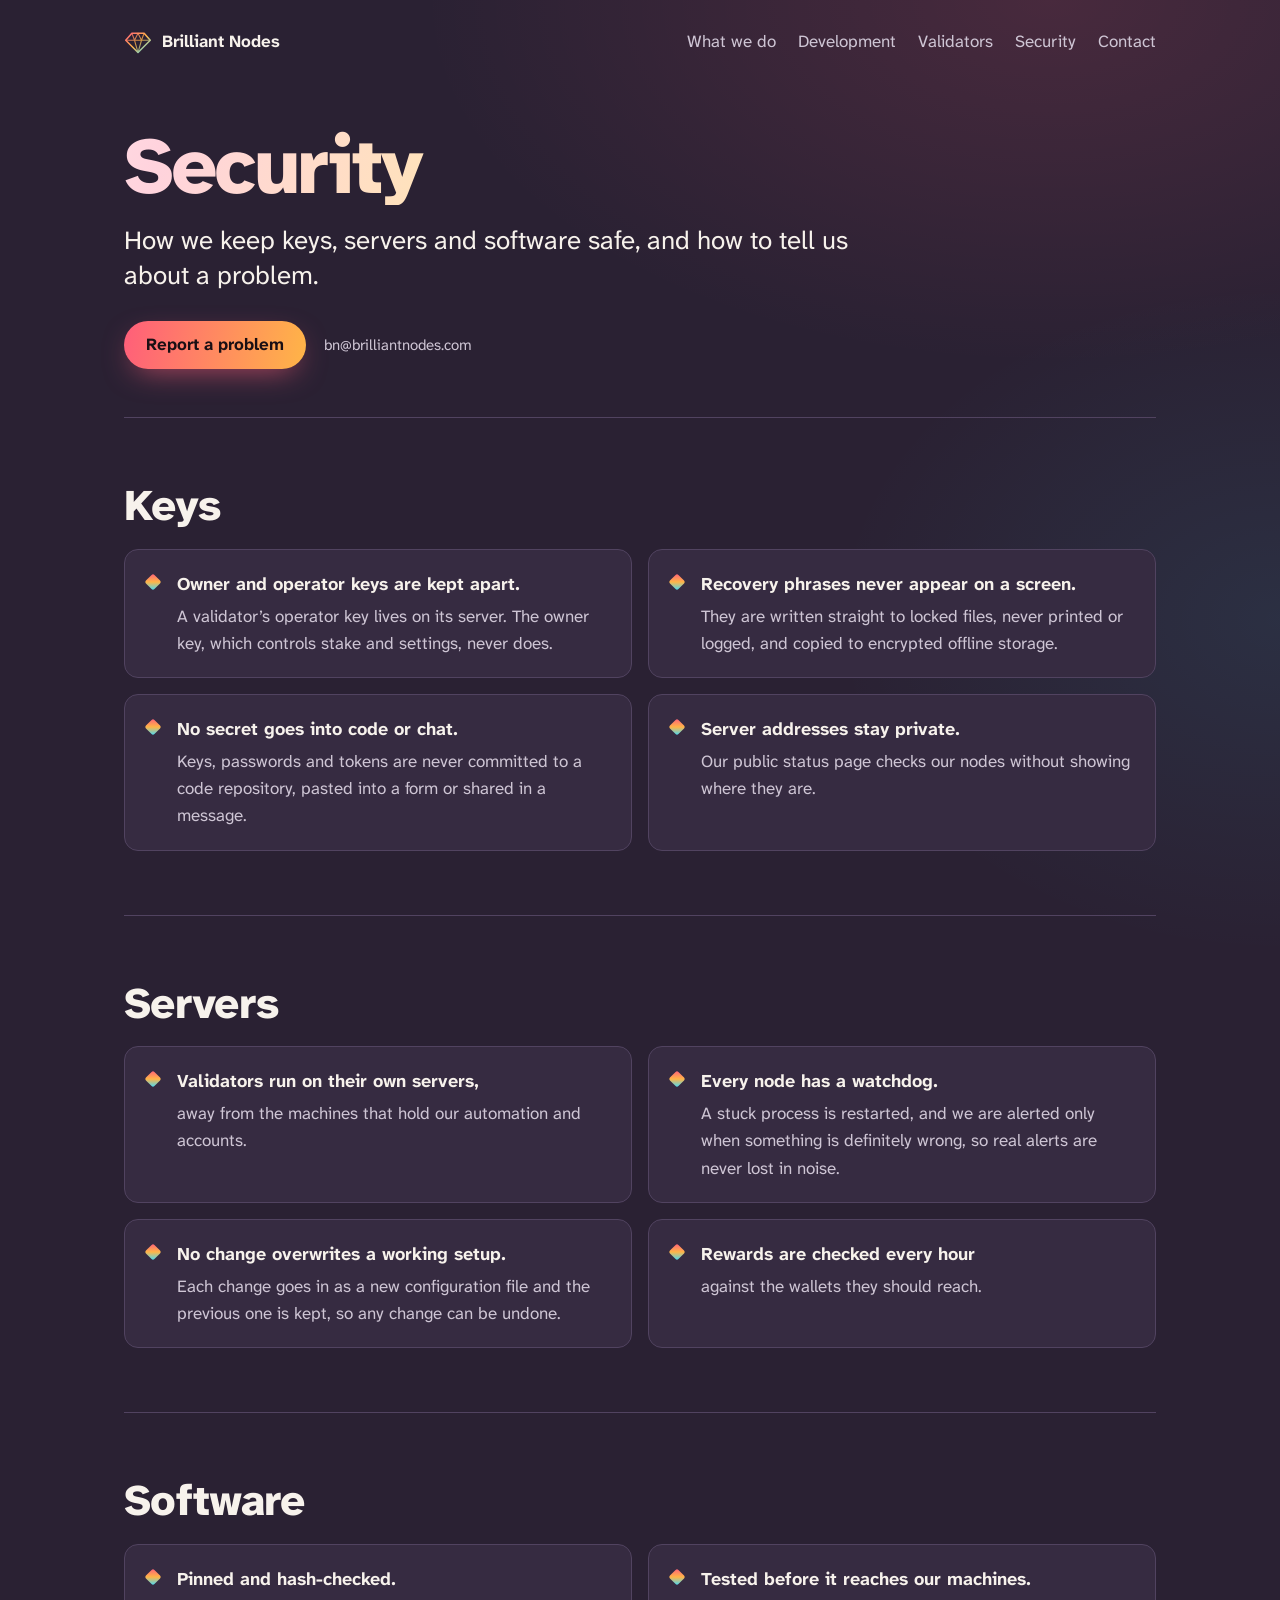
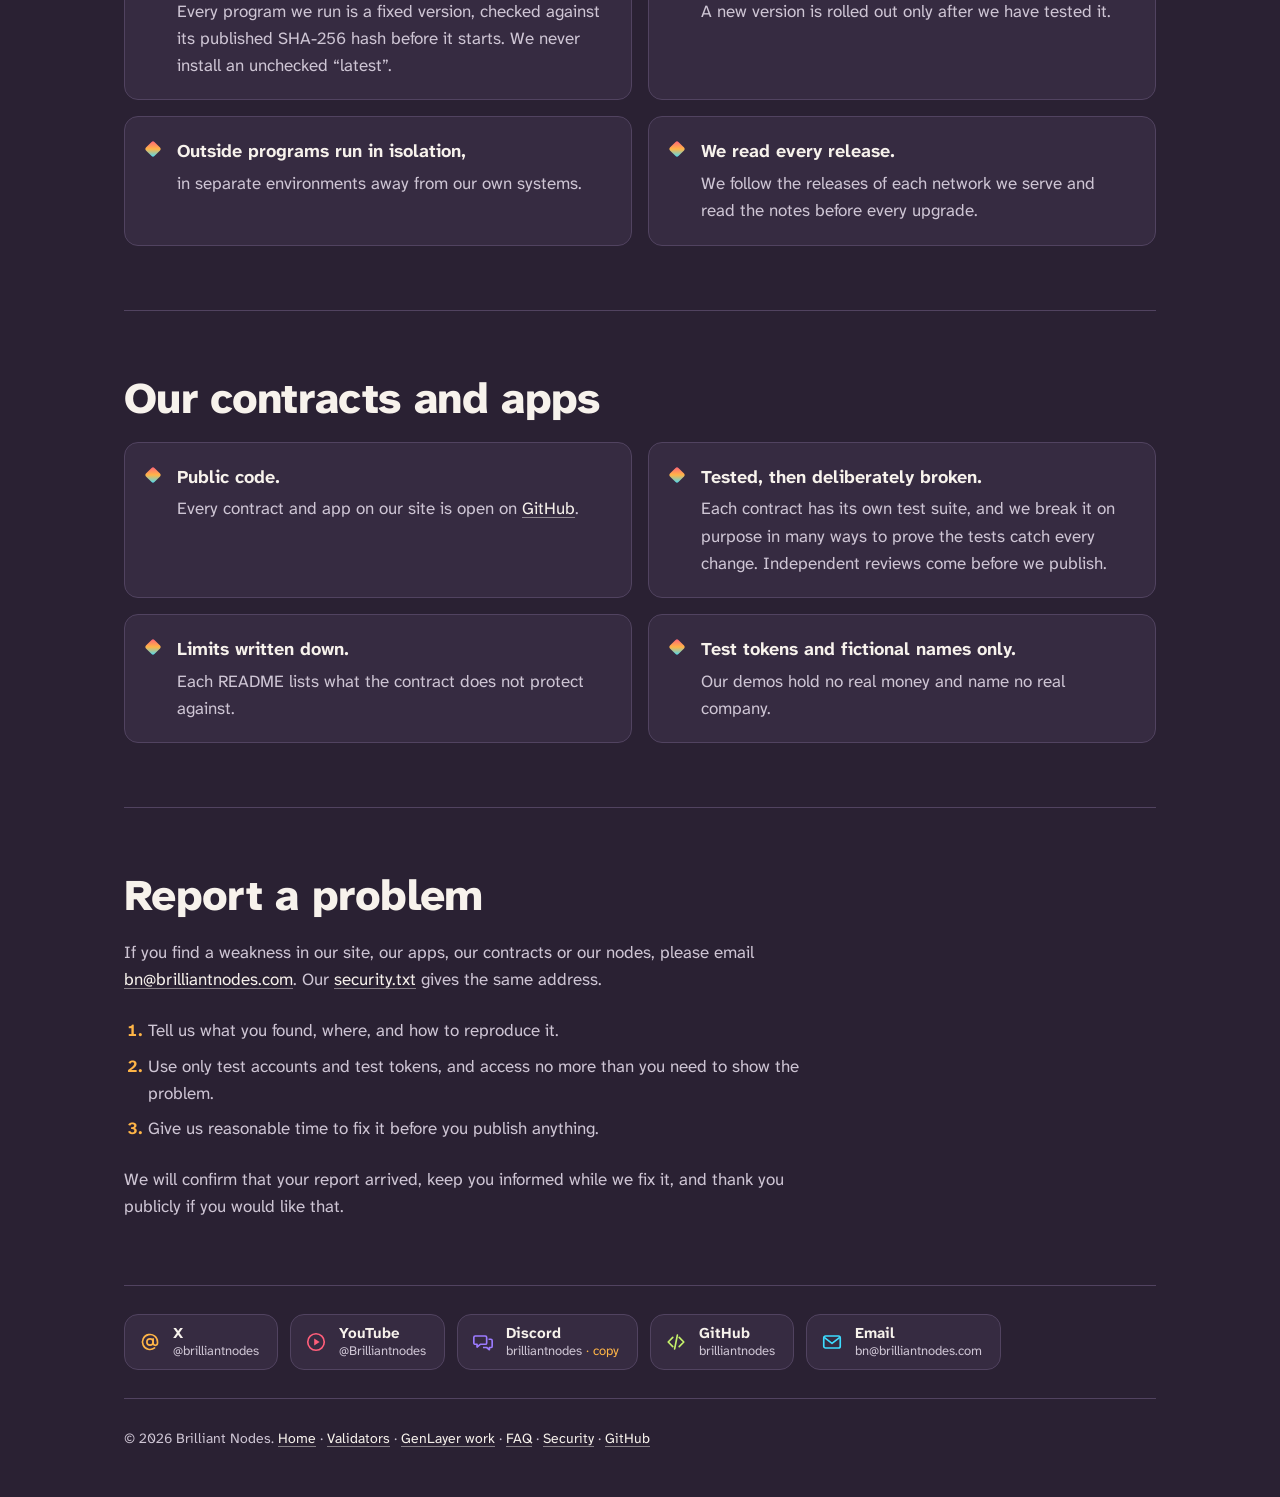
==== commit 08bb5bf8: "Add Validators, GenLayer work and FAQ pages (FAQPage + breadcrumb data); link from home, security, s" ====
--- a/security.html
+++ b/security.html
@@ -34,8 +34,8 @@
     </a>
     <nav aria-label="Pages">
       <a href="/#run">What we do</a>
-      <a href="/#genlayer">Development</a>
-      <a href="/#validators">Validators</a>
+      <a href="/genlayer.html">Development</a>
+      <a href="/validators.html">Validators</a>
       <a href="/security.html" aria-current="page">Security</a>
       <a href="/#inquiry">Contact</a>
     </nav>
@@ -110,7 +110,7 @@
     <a href="https://github.com/brilliantnodes"><svg width="22" height="22" aria-hidden="true"><use href="#i-code"/></svg><span>GitHub<small>brilliantnodes</small></span></a>
     <a href="/#inquiry"><svg width="22" height="22" aria-hidden="true"><use href="#i-mail"/></svg><span>Email<small>bn@brilliantnodes.com</small></span></a>
   </nav>
-  <p>© 2026 Brilliant Nodes. <a href="/">Home</a> · <a href="/security.html">Security</a> · <a href="https://github.com/brilliantnodes">GitHub</a></p>
+  <p>© 2026 Brilliant Nodes. <a href="/">Home</a> · <a href="/validators.html">Validators</a> · <a href="/genlayer.html">GenLayer work</a> · <a href="/faq.html">FAQ</a> · <a href="/security.html">Security</a> · <a href="https://github.com/brilliantnodes">GitHub</a></p>
 </footer>
 
 <svg class="sprite" aria-hidden="true">
--- a/style.css
+++ b/style.css
@@ -448,3 +448,13 @@
 /* v12: keep Send in view on small screens */
 .inquiry form .inq-actions{position:sticky;bottom:calc(-1 * clamp(20px,4vw,32px));margin:0 calc(-1 * clamp(20px,4vw,32px));padding:12px clamp(20px,4vw,32px) clamp(16px,3vw,24px);background:var(--raise);border-top:1px solid var(--line);z-index:1}
 @media (max-width:600px){.inquiry textarea{min-height:96px}.inquiry form{gap:12px}}
+
+/* v12: form spam trap, kept off screen */
+.hp{position:absolute;left:-9999px;width:1px;height:1px;overflow:hidden}
+.inq-send:disabled{opacity:.7;cursor:progress}
+
+/* v13: key-facts numbers sized to their text so the gradient never clips the last character (e.g. the + in 2,000+) */
+.facts strong{display:inline-block;white-space:nowrap;padding-right:.12em;margin-right:-.12em;font-size:clamp(30px,3.1vw,46px)}
+
+/* v14: small status tag in subpage headings (e.g. "accepted") */
+.band h2 small{font-size:.55em;font-weight:600;letter-spacing:0;color:var(--mute,#c9bfd3);white-space:nowrap}
